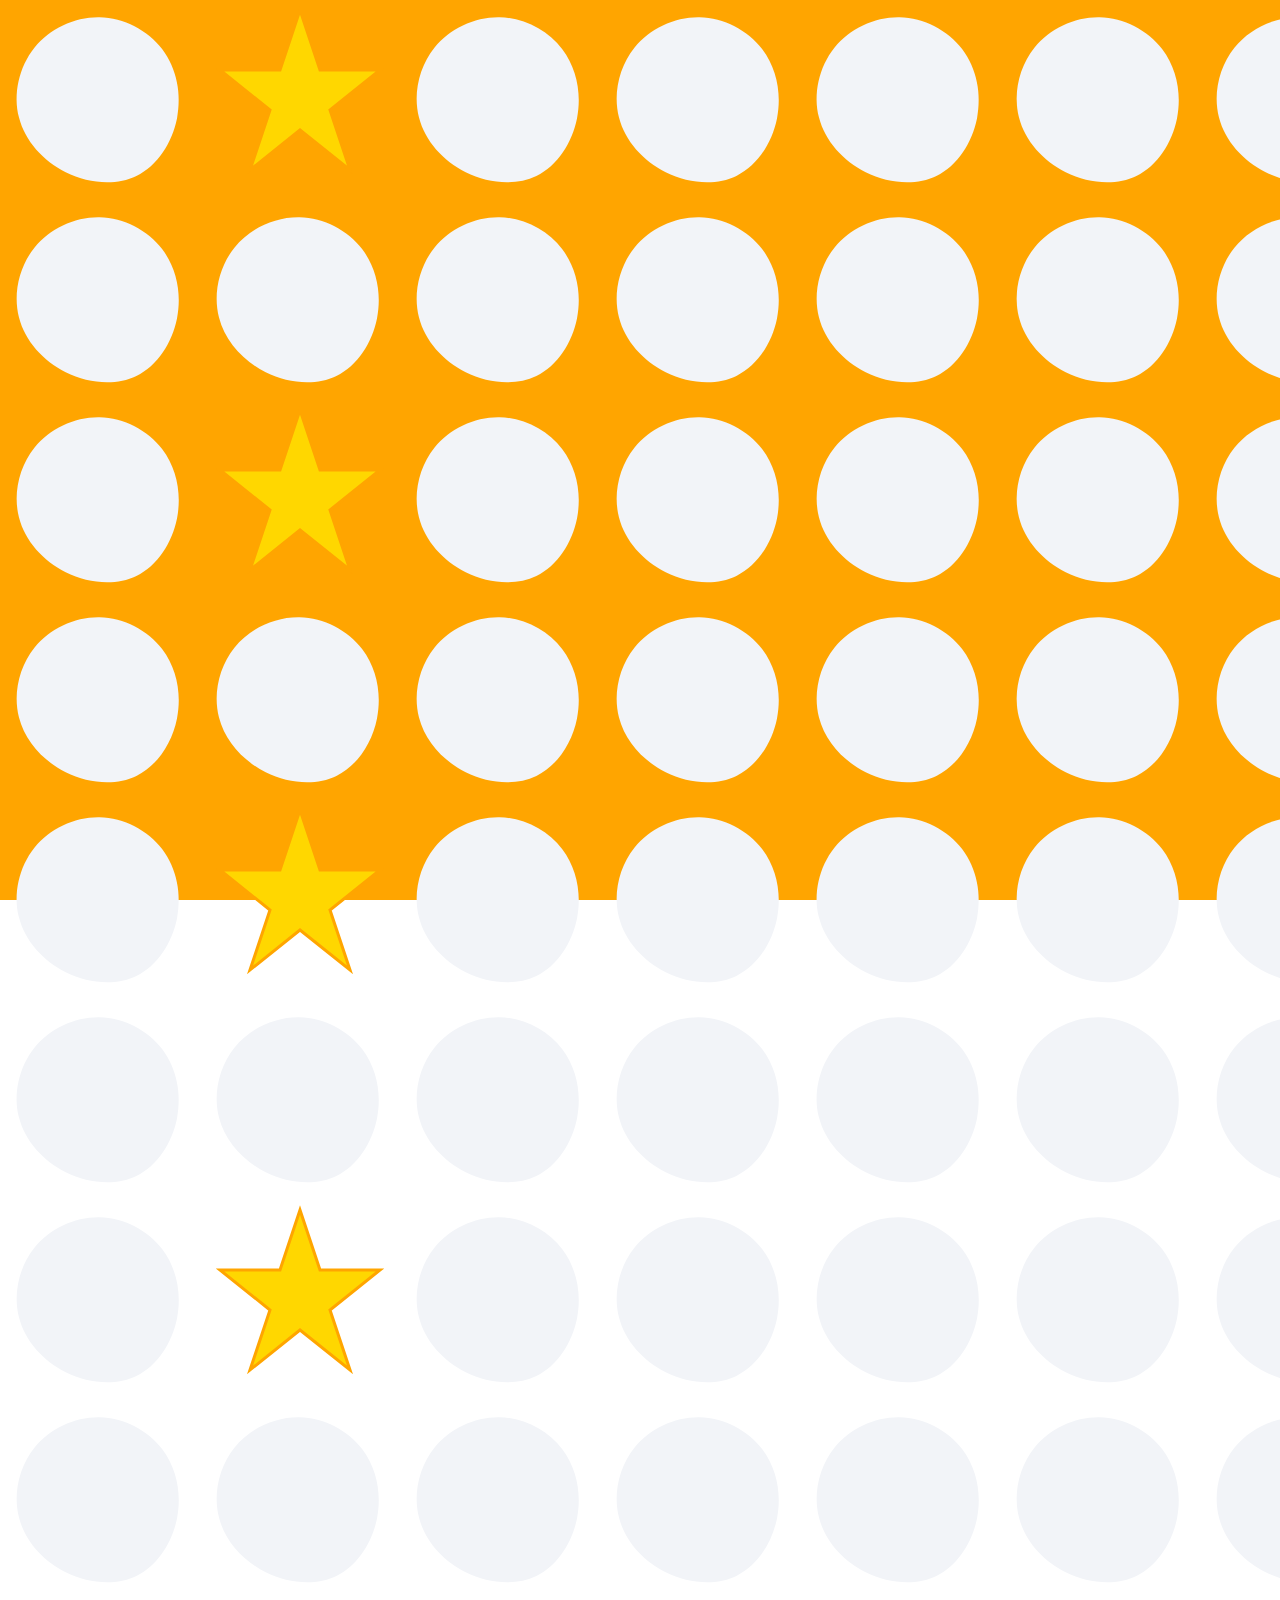
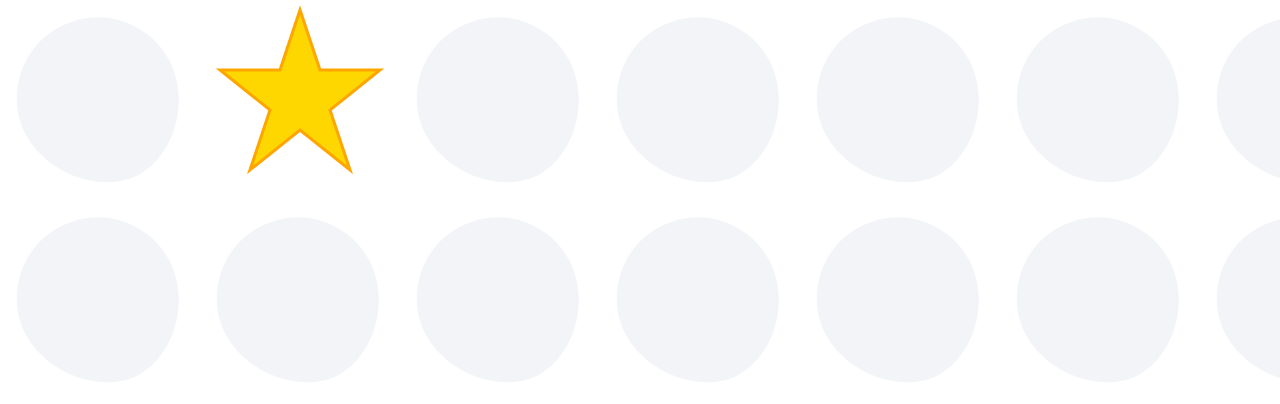
==== webclient/index.html @ 6ff7a289 "sounds" ====
<!DOCTYPE html>
<html lang="en">
<head>
  <meta charset="UTF-8" />
  <title>BubbleHeads</title>
  <meta name="viewport" content="width=device-width,initial-scale=1" />
  <meta name="description" content="" />
  <link href="https://cdn.jsdelivr.net/npm/modern-normalize@v3.0.1/modern-normalize.min.css" rel="stylesheet">
  <link rel="stylesheet" type="text/css" href="style.css" />
  <link rel="icon" href="favicon.png">
  <script src="howler.core.min.js"></script>
  <script src="howler.spacial.min.js"></script>
  <meta name="theme-color" content="">
</head>
<body>
  <canvas id="canvas"></canvas>
  <div class="screen">
    <div class="board" id="board">
    </div>
  </div>
  <script src="app.js"></script>
</body>
</html>
---- webclient/style.css ----
html, body {
    margin: 0 !important;
    padding: 0 !important;
}

#canvas {
    position:fixed;
    z-index: -1;
    left:0;
    top:0;
    width:100%;
    height:100%;
    background-color: orange;
}

.screen {
    position: absolute;
    z-index: 5;
    width: 100%;
    height: 100%; 
    margin: 0;
    padding: 0; 
}

/* Hide scrollbar for Chrome, Safari and Opera */
.screen::-webkit-scrollbar {
    display: none;
}

.screen .board {
    width: 2000px;
    height: 2000px;
    -ms-overflow-style: none;  /* IE and Edge */
    scrollbar-width: none;  /* Firefox */ 
    display: flex;
    flex-wrap: wrap;
}

.cell {
    width: 200px;
    height: 200px;
}

.bubble {
    width: 200px;
    height: 200px;
}
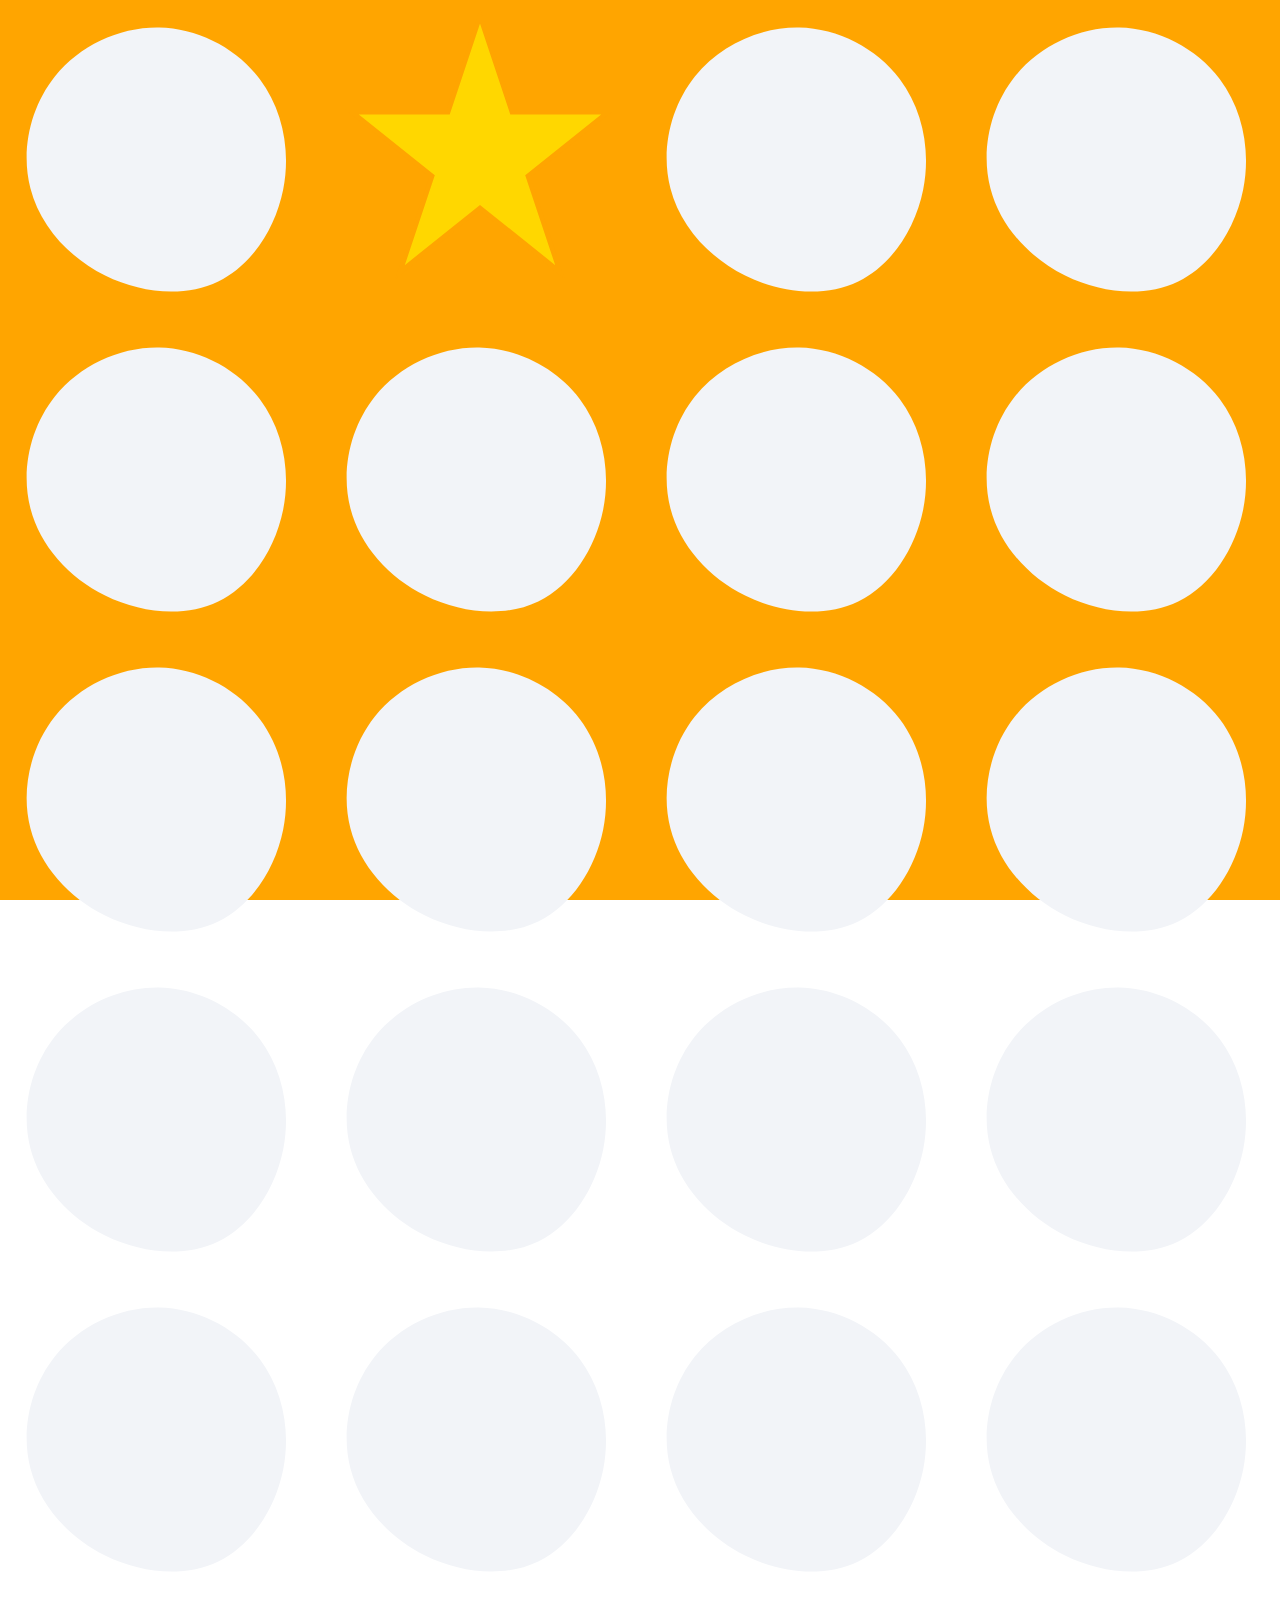
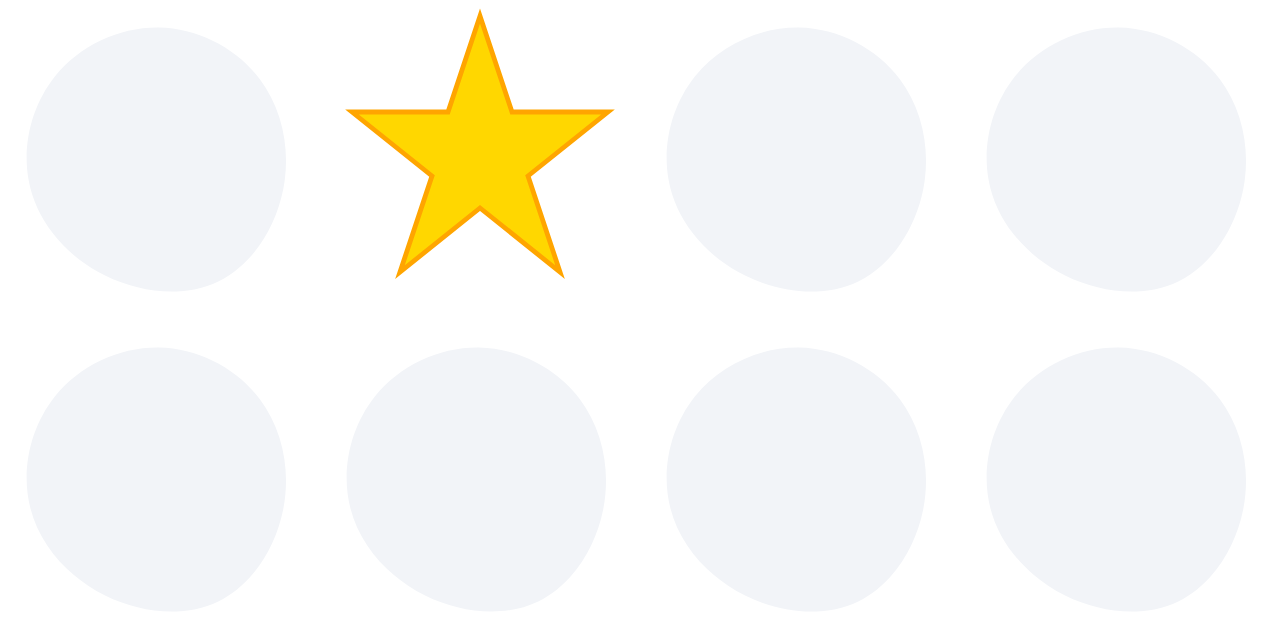
==== commit 7d7a708c: "body scroll" ====
--- a/webclient/index.html
+++ b/webclient/index.html
@@ -12,7 +12,7 @@
   <script src="howler.spacial.min.js"></script>
   <meta name="theme-color" content="">
 </head>
-<body>
+<body scroll="no" style="overflow: hidden">
   <canvas id="canvas"></canvas>
   <div class="screen">
     <div class="board" id="board">
--- a/webclient/style.css
+++ b/webclient/style.css
@@ -28,20 +28,37 @@
 }
 
 .screen .board {
-    width: 2000px;
-    height: 2000px;
+    width: 400vw;
+    height: 150vw;
     -ms-overflow-style: none;  /* IE and Edge */
     scrollbar-width: none;  /* Firefox */ 
-    display: flex;
-    flex-wrap: wrap;
+    display: grid;
+    grid-template-columns: repeat(16, 25vw);
 }
 
+@keyframes growAndScaleBack {
+    0% {
+      transform: scale(0.95); 
+    }
+    50% {
+      transform: scale(1.05); 
+    }
+    100% {
+      transform: scale(1); 
+    }
+  }
+
 .cell {
-    width: 200px;
-    height: 200px;
+    width: 25vw;
+    height: 25vw;
+    position: relative;
 }
 
-.bubble {
-    width: 200px;
-    height: 200px;
+.cell > svg {
+    width: 100%;
+    height: 100%;
+}
+
+.bubble:active {
+    animation: growAndScaleBack 0.1s ease-in;
 }
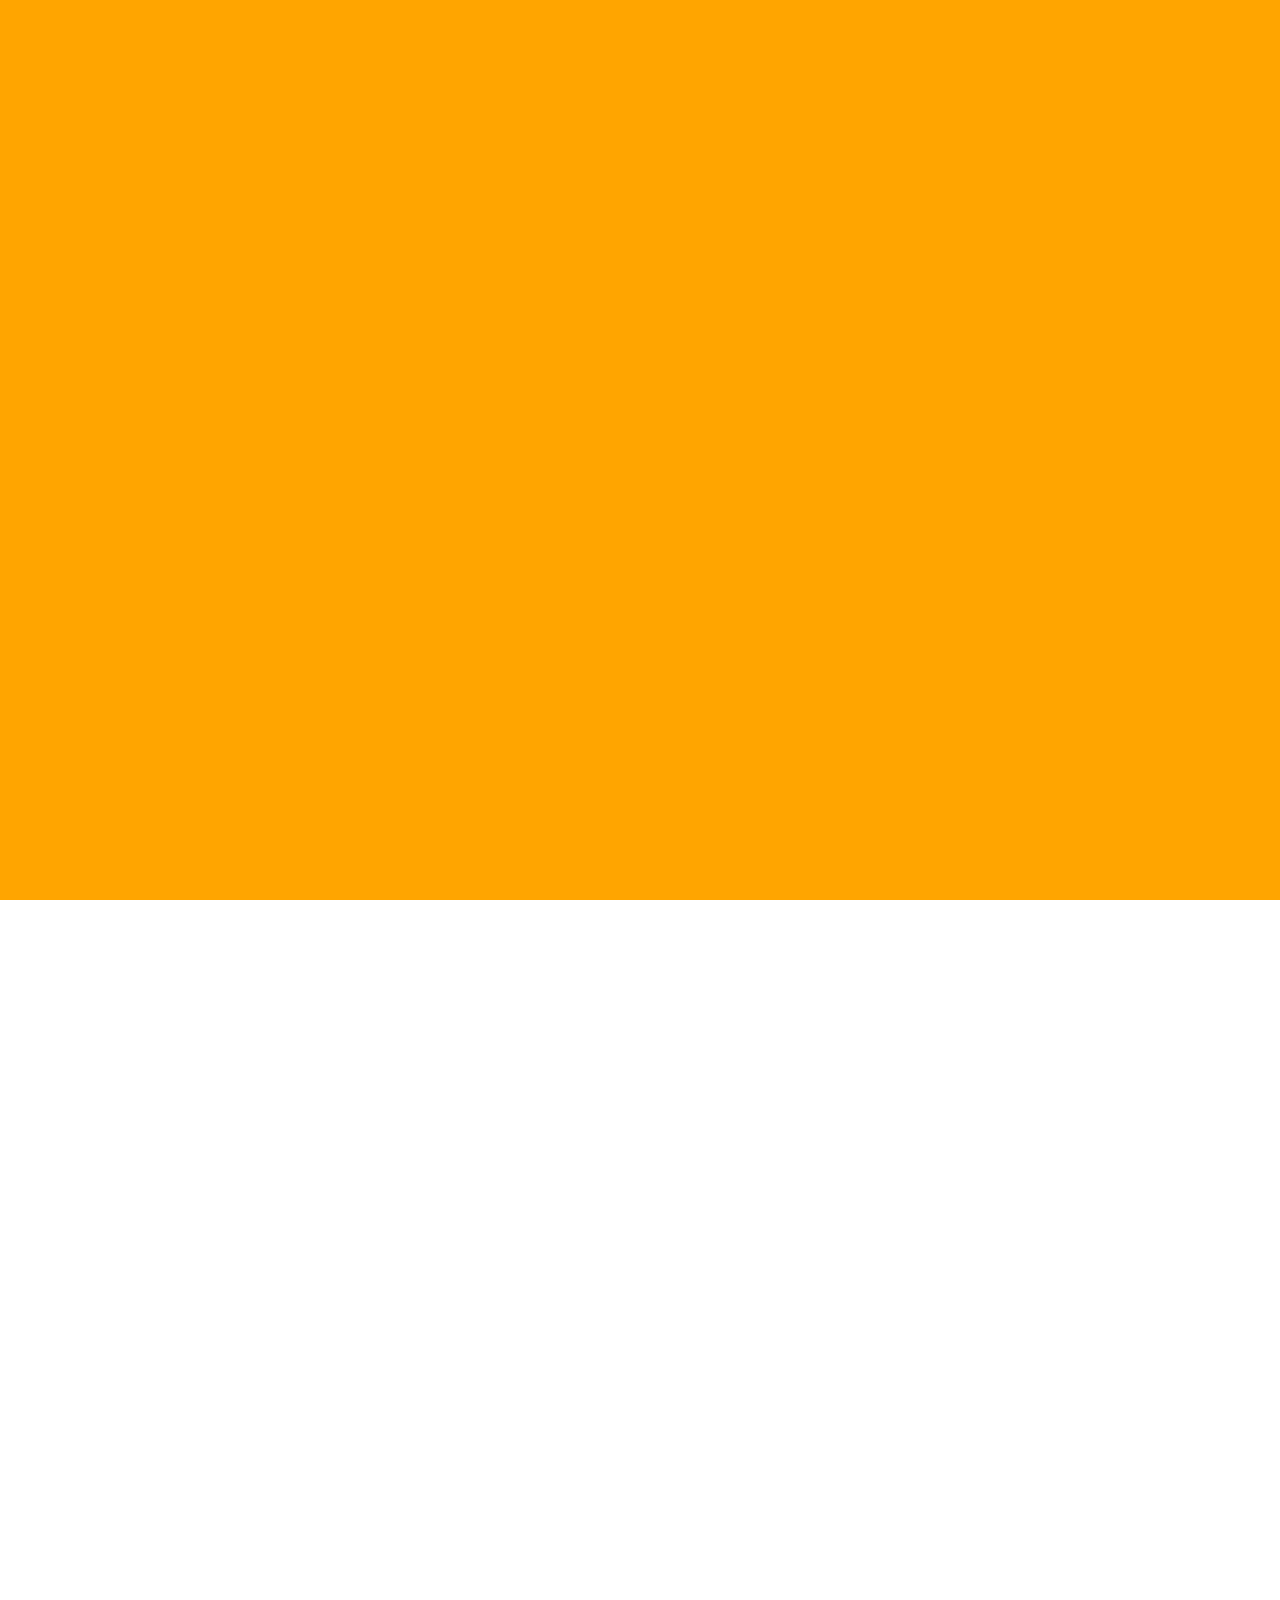
==== commit 24152713: "put the phoenix js logic in the webclient" ====
--- a/webclient/index.html
+++ b/webclient/index.html
@@ -10,6 +10,7 @@
   <link rel="icon" href="favicon.png">
   <script src="howler.core.min.js"></script>
   <script src="howler.spacial.min.js"></script>
+  <script src='https://www.unpkg.com/phoenix@1.7.7/priv/static/phoenix.min.js'></script>
   <meta name="theme-color" content="">
 </head>
 <body scroll="no" style="overflow: hidden">
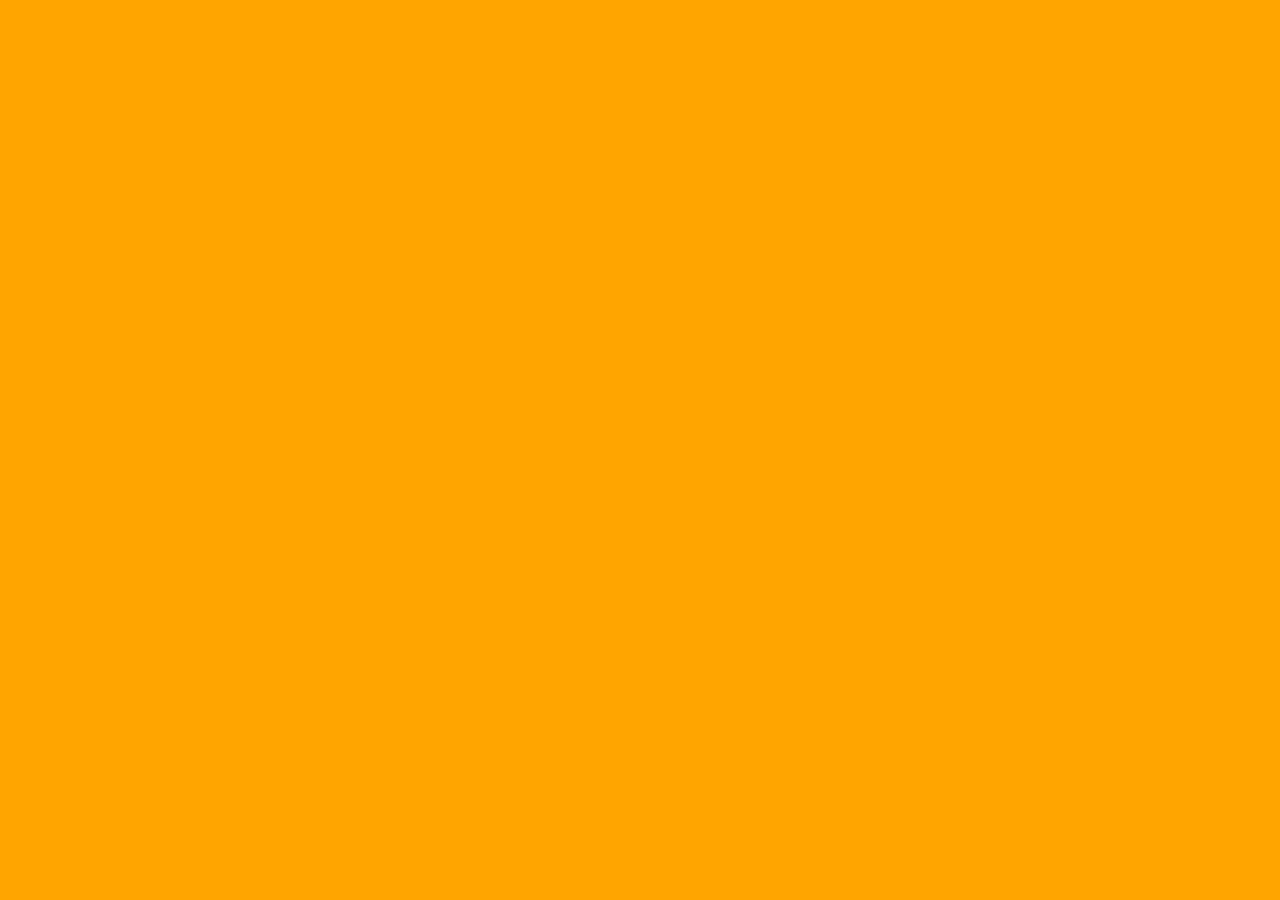
==== commit 739d87c9: "better scrolling" ====
--- a/webclient/index.html
+++ b/webclient/index.html
@@ -13,7 +13,7 @@
   <script src='https://www.unpkg.com/phoenix@1.7.7/priv/static/phoenix.min.js'></script>
   <meta name="theme-color" content="">
 </head>
-<body scroll="no" style="overflow: hidden">
+<body>
   <canvas id="canvas"></canvas>
   <div class="screen">
     <div class="board" id="board">
--- a/webclient/style.css
+++ b/webclient/style.css
@@ -20,6 +20,7 @@
     height: 100%; 
     margin: 0;
     padding: 0; 
+    overflow: auto;
 }
 
 /* Hide scrollbar for Chrome, Safari and Opera */
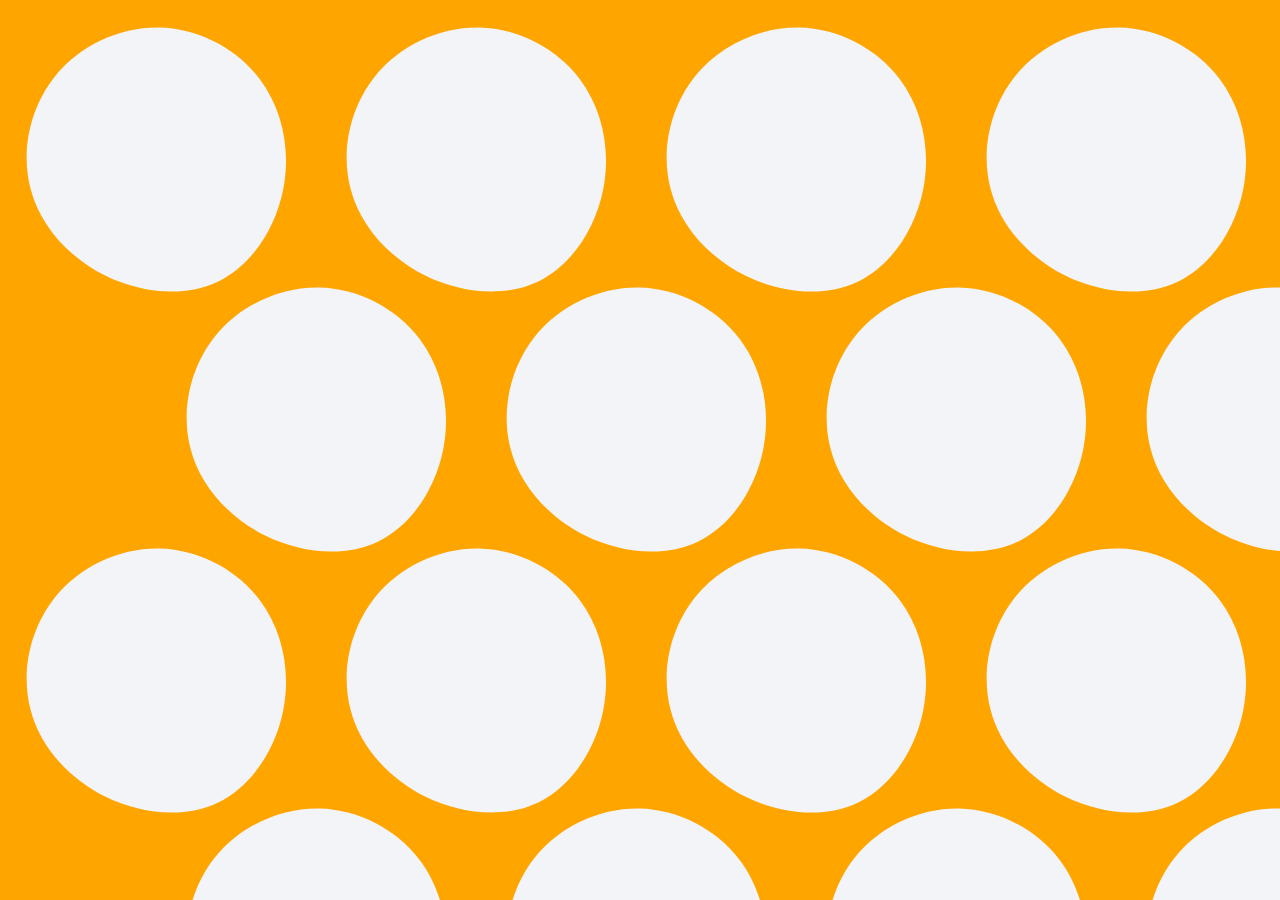
==== commit d1157caf: "locally include phoenix.min.js to prevent CORS problems on firefox" ====
--- a/webclient/index.html
+++ b/webclient/index.html
@@ -3,14 +3,14 @@
 <head>
   <meta charset="UTF-8" />
   <title>BubbleHeads</title>
-  <meta name="viewport" content="width=device-width,initial-scale=1" />
+  <meta name="viewport" content="width=device-width,initial-scale=1, maximum-scale=1.0, user-scalable=0" />
   <meta name="description" content="" />
   <link href="https://cdn.jsdelivr.net/npm/modern-normalize@v3.0.1/modern-normalize.min.css" rel="stylesheet">
   <link rel="stylesheet" type="text/css" href="style.css" />
   <link rel="icon" href="favicon.png">
   <script src="howler.core.min.js"></script>
   <script src="howler.spacial.min.js"></script>
-  <script src='https://www.unpkg.com/phoenix@1.7.7/priv/static/phoenix.min.js'></script>
+  <script src='phoenix.min.js'></script>
   <meta name="theme-color" content="">
 </head>
 <body>
@@ -21,4 +21,4 @@
   </div>
   <script src="app.js"></script>
 </body>
-</html>+</html>
--- a/webclient/style.css
+++ b/webclient/style.css
@@ -29,12 +29,12 @@
 }
 
 .screen .board {
-    width: 400vw;
+    width: calc(400vw + 12.5vw);
     height: 150vw;
     -ms-overflow-style: none;  /* IE and Edge */
     scrollbar-width: none;  /* Firefox */ 
-    display: grid;
-    grid-template-columns: repeat(16, 25vw);
+    /* display: grid;
+    grid-template-columns: repeat(16, 25vw); */
 }
 
 @keyframes growAndScaleBack {
@@ -49,10 +49,23 @@
     }
   }
 
+
+.row:first-child {
+    margin-top: 0px;
+}
+.row {
+    margin-top: -5vw;
+}
+
+.row:nth-child(2n) {
+    margin-left: 12.5vw;
+}
+
 .cell {
     width: 25vw;
     height: 25vw;
     position: relative;
+    display: inline-block;
 }
 
 .cell > svg {
